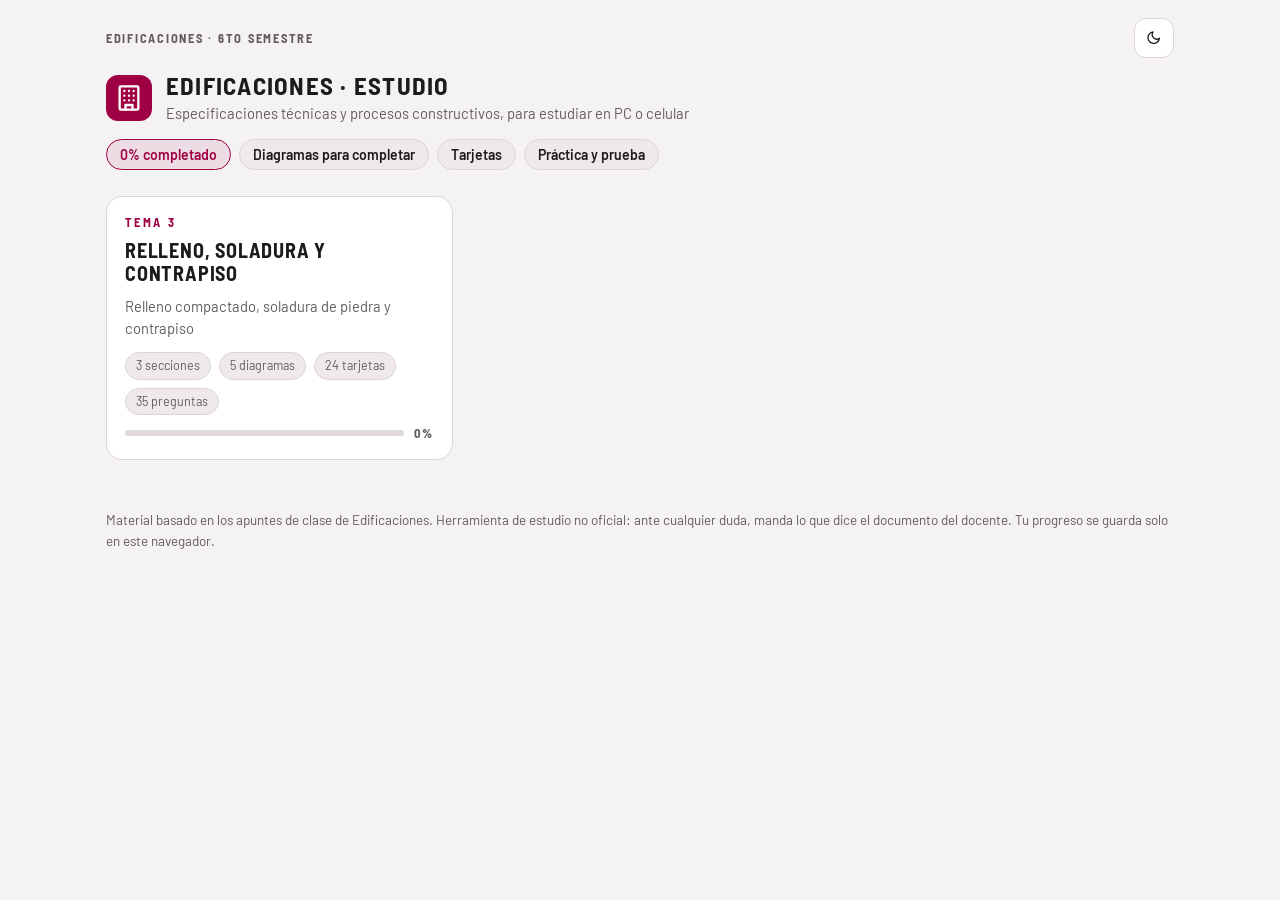
==== index.html @ c3cbc622 "Sitio de estudio de Edificaciones: motor y Tema 3 Co-Authored-By: Claude Sonnet 5.5 <noreply@anthrop" ====
<!doctype html>
<html lang="es">
<head>
<meta charset="utf-8">
<meta name="viewport" content="width=device-width,initial-scale=1">
<meta name="color-scheme" content="dark light">
<link rel="preconnect" href="https://fonts.googleapis.com">
<link rel="preconnect" href="https://fonts.gstatic.com" crossorigin>
<link href="https://fonts.googleapis.com/css2?family=Barlow:wght@400;500;600&family=Barlow+Semi+Condensed:wght@500;600;700&display=swap" rel="stylesheet">
<link rel="stylesheet" href="css/estudio.css">
<script>try{var t=JSON.parse(localStorage.getItem("edif.theme"));if(!t)t=matchMedia("(prefers-color-scheme: light)").matches?"light":"dark";document.documentElement.setAttribute("data-theme",t)}catch(e){}</script>
<title>Edificaciones · Estudio</title>
<meta name="description" content="Material de estudio interactivo de Edificaciones: especificaciones técnicas y procesos constructivos.">
</head>
<body data-page="index">
<header class="top">
  <div class="topbar"><span class="back" style="cursor:default">Edificaciones · 6to semestre</span><span id="themeslot"></span></div>
  <div class="brand"><div class="mark-logo"><svg viewBox="0 0 24 24"><rect x="4" y="2" width="16" height="20" rx="1"/><path d="M9 22v-4h6v4M8 6h.01M12 6h.01M16 6h.01M8 10h.01M12 10h.01M16 10h.01M8 14h.01M12 14h.01M16 14h.01"/></svg></div>
    <div><h1>Edificaciones · Estudio</h1><p class="sub">Especificaciones técnicas y procesos constructivos, para estudiar en PC o celular</p></div></div>
  <div class="chips"><span class="chip hi" id="gpct">0% completado</span><span class="chip">Diagramas para completar</span><span class="chip">Tarjetas</span><span class="chip">Práctica y prueba</span></div>
</header>
<section class="cards" id="cards" aria-live="polite"></section>
<footer class="foot">Material basado en los apuntes de clase de Edificaciones. Herramienta de estudio no oficial: ante cualquier duda, manda lo que dice el documento del docente. Tu progreso se guarda solo en este navegador.</footer>
<script>window.TEMA_IDS=[3,6,8,10,11,12];</script>
<script src="js/app.js"></script>
<script>EDIF.pageIndex();</script>
</body>
</html>
---- css/estudio.css ----
/* Edificaciones · estudio — estilo inspirado en la guía de posicionamiento (Barlow, acento granate) */
:root{
  --bg:#17191c; --surface:#1f2226; --surface-2:#292d32; --line:#363b42; --track:#3a3f46;
  --ink:#FCF9FB; --mut:#A1ADB9;
  --accent:#9F0043; --accent-hi:#E2C0CC; --accent-soft:rgba(159,0,67,.28); --accent-line:rgba(226,100,150,.9);
  --ok:#4cc38a; --ok-soft:rgba(76,195,138,.18); --bad:#ff7b7b; --bad-soft:rgba(255,123,123,.16);
  --warn:#f2c14e;
  --soil:#7a5a3c; --stone:#8a8f96; --conc:#a9afb7; --mort:#c9b79c; --brick:#b5553a; --steel:#6d8bab;
  --water:#4a90c2; --wood:#c08a4b; --paint:#d9a6bf; --svg-ink:#e8eaec; --svg-line:#cfd4d9; --svg-bg:#23272c;
  --font-d:'Barlow Semi Condensed','Arial Narrow','Segoe UI',system-ui,sans-serif;
  --font-b:'Barlow','Segoe UI',system-ui,-apple-system,sans-serif;
  color-scheme:dark;
}
:root[data-theme="light"]{
  --bg:#f5f2f3; --surface:#ffffff; --surface-2:#efe9ec; --line:#ddd3d8; --track:#e2d9dd;
  --ink:#1c1a1b; --mut:#625b60;
  --accent:#9F0043; --accent-hi:#9F0043; --accent-soft:rgba(159,0,67,.09); --accent-line:#9F0043;
  --ok:#17855a; --ok-soft:rgba(23,133,90,.12); --bad:#c0392b; --bad-soft:rgba(192,57,43,.10);
  --warn:#a6720a;
  --soil:#8d6a46; --stone:#9ea3aa; --conc:#bcc1c8; --mort:#d9c9ae; --brick:#c4654a; --steel:#7e9bb9;
  --water:#5aa0d0; --wood:#cf9a58; --paint:#e0b3c9; --svg-ink:#222; --svg-line:#444; --svg-bg:#fbf8f9;
  color-scheme:light;
}
*{box-sizing:border-box}
html,body{margin:0}
html{-webkit-text-size-adjust:100%}
body{background:var(--bg);color:var(--ink);font:400 16px/1.55 var(--font-b);min-height:100vh}
h1,h2,h3,h4{font-family:var(--font-d);margin:0}
a{color:var(--accent-hi)}
button{font-family:inherit;color:inherit}
svg.ic{width:1.15em;height:1.15em;flex:none;stroke:currentColor;fill:none;stroke-width:2;stroke-linecap:round;stroke-linejoin:round;vertical-align:-.2em}
mark{background:var(--accent-soft);color:var(--accent-hi);padding:0 .28em;border-radius:5px;font-weight:600}
:root[data-theme="light"] mark{color:#7a0033}
b,strong{font-weight:600}
.mut{color:var(--mut)}
.sr{position:absolute;width:1px;height:1px;overflow:hidden;clip:rect(0 0 0 0)}
:focus-visible{outline:2px solid var(--accent-line);outline-offset:2px}

/* ---------- Cabecera ---------- */
header.top{max-width:1100px;margin:0 auto;padding:18px 16px 6px}
.topbar{display:flex;align-items:center;gap:10px;justify-content:space-between;margin-bottom:14px}
.back{display:inline-flex;align-items:center;gap:8px;color:var(--mut);text-decoration:none;font:700 .78rem var(--font-d);text-transform:uppercase;letter-spacing:.14em}
.back:hover{color:var(--accent-hi)}
.iconbtn{display:inline-grid;place-items:center;width:40px;height:40px;border-radius:12px;border:1px solid var(--line);background:var(--surface);cursor:pointer;color:var(--ink)}
.iconbtn:hover{border-color:var(--accent-line)}
.brand{display:flex;align-items:center;gap:14px}
.mark-logo{width:46px;height:46px;border-radius:12px;background:var(--accent);display:grid;place-items:center;color:#fff;flex:none}
.mark-logo svg{width:28px;height:28px;stroke:#fff;fill:none;stroke-width:2;stroke-linecap:round;stroke-linejoin:round}
h1{font-size:1.55rem;line-height:1.08;text-transform:uppercase;letter-spacing:.05em;font-weight:700}
.sub{margin:3px 0 0;color:var(--mut);font-size:.92rem}
.chips{display:flex;flex-wrap:wrap;gap:8px;margin-top:14px}
.chip{display:inline-flex;align-items:center;gap:8px;padding:6px 13px;border-radius:999px;background:var(--surface-2);border:1px solid var(--line);color:var(--ink);font:600 .88rem var(--font-b)}
.chip.hi{background:var(--accent-soft);border-color:var(--accent-line);color:var(--accent-hi)}

/* ---------- Pestañas con barras ---------- */
nav.tabs{display:flex;gap:18px;max-width:1100px;margin:16px auto 0;padding:0 16px;overflow-x:auto;scrollbar-width:none;position:sticky;top:0;z-index:20;background:var(--bg);padding-top:10px;padding-bottom:6px}
nav.tabs::-webkit-scrollbar{display:none}
nav.tabs button{background:none;border:0;padding:0;cursor:pointer;color:var(--mut);text-align:left;font:700 .78rem/1 var(--font-d);text-transform:uppercase;letter-spacing:.15em;flex:1 0 auto;min-width:70px}
nav.tabs button span.t{display:flex;align-items:center;gap:7px;white-space:nowrap;padding-top:4px}
nav.tabs button[aria-selected="true"]{color:var(--accent-hi)}
.ubar{display:block;height:3px;margin-top:10px;border-radius:2px;background:var(--track);position:relative;overflow:hidden}
.ubar::after{content:"";position:absolute;left:0;top:0;bottom:0;width:var(--p,0%);background:var(--accent);box-shadow:0 0 8px rgba(159,0,67,.8);transition:width .45s}

/* ---------- Layout ---------- */
main{max-width:1100px;margin:14px auto 60px;padding:0 16px}
.grid{display:grid;grid-template-columns:minmax(300px,440px) 1fr;gap:20px;align-items:start}
@media (max-width:860px){.grid{grid-template-columns:1fr}}
.panel{background:var(--surface);border:1px solid var(--line);border-radius:16px;padding:20px}
@media (max-width:520px){.panel{padding:16px}}
.panel h2{font-size:1.3rem;text-transform:uppercase;letter-spacing:.05em;display:flex;align-items:center;gap:10px;margin-bottom:4px}
.panel h3{margin:22px 0 8px;font-size:.88rem;text-transform:uppercase;letter-spacing:.16em;color:var(--accent-hi);display:flex;align-items:center;gap:8px}
.panel p{margin:6px 0}
.figwrap{background:var(--surface);border:1px solid var(--line);border-radius:16px;padding:10px}
@media (min-width:861px){.figwrap.sticky{position:sticky;top:64px}}
.figwrap .cap{font:700 .78rem var(--font-d);text-transform:uppercase;letter-spacing:.14em;color:var(--accent-hi);padding:4px 6px 8px;display:flex;justify-content:space-between;gap:8px;align-items:center}
.figsw{display:flex;gap:6px;flex-wrap:wrap;padding:8px 4px 2px}
.figsw button{padding:5px 11px;border-radius:999px;border:1px solid var(--line);background:var(--surface-2);cursor:pointer;font:600 .8rem var(--font-b);color:var(--mut)}
.figsw button[aria-pressed="true"]{background:var(--accent);border-color:var(--accent);color:#fff}

/* Stepper de secciones */
.stepper{display:flex;gap:14px;overflow-x:auto;margin:2px 0 14px;padding-bottom:4px;scrollbar-width:none}
.stepper::-webkit-scrollbar{display:none}
.stepper button{background:none;border:0;padding:0;cursor:pointer;color:var(--mut);text-align:left;font:700 .76rem/1.15 var(--font-d);text-transform:uppercase;letter-spacing:.13em;flex:1 0 auto;min-width:96px;max-width:190px}
.stepper button[aria-pressed="true"]{color:var(--accent-hi)}
.stepper button[data-done="1"] .ubar{--p:100%}
.stepper button[aria-pressed="true"] .ubar{--p:100%}

/* Cifras clave */
.cifras{display:grid;grid-template-columns:repeat(auto-fill,minmax(150px,1fr));gap:10px;margin:10px 0 4px}
.cifra{background:var(--surface-2);border:1px solid var(--line);border-radius:12px;padding:10px 12px}
.cifra .v{font:700 1.35rem/1.1 var(--font-d);color:var(--accent-hi);letter-spacing:.02em}
.cifra .l{font-size:.84rem;color:var(--mut);margin-top:3px;line-height:1.3}

/* Texto de guía */
.lead{background:var(--accent-soft);border-left:4px solid var(--accent);border-radius:0 12px 12px 0;padding:10px 14px;margin:10px 0 4px}
ul.pts{margin:6px 0 0;padding-left:1.15em}
ul.pts li{margin:6px 0}
ol.steps{list-style:none;counter-reset:s;margin:8px 0 0;padding:0}
ol.steps li{counter-increment:s;position:relative;padding:9px 12px 9px 46px;margin:7px 0;background:var(--surface-2);border:1px solid var(--line);border-radius:12px}
ol.steps li::before{content:counter(s);position:absolute;left:10px;top:9px;width:26px;height:26px;border-radius:50%;background:var(--accent);color:#fff;display:grid;place-items:center;font:700 .85rem var(--font-d)}
.note{border:1px dashed var(--warn);background:rgba(242,193,78,.08);border-radius:12px;padding:10px 14px;margin:12px 0;font-size:.95rem}
.note b.t{color:var(--warn);font-family:var(--font-d);text-transform:uppercase;letter-spacing:.1em;font-size:.78rem;display:block;margin-bottom:2px}
table.tb{width:100%;border-collapse:collapse;margin:10px 0;font-size:.95rem}
table.tb th,table.tb td{border:1px solid var(--line);padding:7px 10px;text-align:left;vertical-align:top}
table.tb th{background:var(--surface-2);font:700 .78rem var(--font-d);text-transform:uppercase;letter-spacing:.1em;color:var(--accent-hi)}
.tbwrap{overflow-x:auto}

/* Botones */
.btn{display:inline-flex;align-items:center;justify-content:center;gap:8px;padding:10px 18px;border-radius:999px;border:1px solid var(--line);background:var(--surface-2);cursor:pointer;font:700 .8rem var(--font-d);text-transform:uppercase;letter-spacing:.12em;color:var(--ink);min-height:44px}
.btn:hover{border-color:var(--accent-line)}
.btn.pri{background:var(--accent);border-color:var(--accent);color:#fff}
.btn.ok{background:var(--ok-soft);border-color:var(--ok);color:var(--ok)}
.btn[disabled]{opacity:.45;cursor:not-allowed}
.row{display:flex;flex-wrap:wrap;gap:10px;align-items:center}
.row.gap{margin-top:14px}
.spacer{flex:1}

/* ---------- SVG diagramas ---------- */
svg.dg{width:100%;height:auto;display:block;border-radius:12px;background:var(--svg-bg);-webkit-user-select:none;user-select:none;touch-action:manipulation}
svg.dg text{font-family:var(--font-b);fill:var(--svg-ink);font-size:14px;text-anchor:middle;dominant-baseline:central;pointer-events:none}
svg.dg text.sm{font-size:12px}
svg.dg text.hd{font:700 13px var(--font-d);letter-spacing:.1em;text-transform:uppercase;fill:var(--accent-hi)}
svg.dg text.l{text-anchor:start}
svg.dg text.r{text-anchor:end}
svg.dg text.mt{fill:var(--mut)}
svg.dg .ln{stroke:var(--svg-line);stroke-width:1.6;fill:none;stroke-linecap:round;stroke-linejoin:round}
svg.dg .ln.th{stroke-width:3}
svg.dg .ln.da{stroke-dasharray:5 4}
svg.dg .ln.ac{stroke:var(--accent-line)}
svg.dg .ln.bl{stroke:var(--water)}
svg.dg .arr{fill:var(--svg-line);stroke:none}
svg.dg .k-soil{fill:var(--soil);stroke:var(--svg-line);stroke-width:1}
svg.dg .k-stone{fill:var(--stone);stroke:var(--svg-line);stroke-width:1.2}
svg.dg .k-conc{fill:var(--conc);stroke:var(--svg-line);stroke-width:1.2}
svg.dg .k-mort{fill:var(--mort);stroke:var(--svg-line);stroke-width:1}
svg.dg .k-brick{fill:var(--brick);stroke:var(--svg-line);stroke-width:1}
svg.dg .k-steel{fill:var(--steel);stroke:var(--svg-line);stroke-width:1}
svg.dg .k-water{fill:var(--water);fill-opacity:.55;stroke:var(--water);stroke-width:1}
svg.dg .k-wood{fill:var(--wood);stroke:var(--svg-line);stroke-width:1}
svg.dg .k-paint{fill:var(--paint);stroke:var(--svg-line);stroke-width:1}
svg.dg .k-none{fill:none;stroke:var(--svg-line);stroke-width:1.5}
svg.dg .k-bg{fill:var(--surface);stroke:var(--svg-line);stroke-width:1.2}
svg.dg .k-ac{fill:var(--accent);stroke:none}
svg.dg .k-poly{fill:#f2f2f2;fill-opacity:.7;stroke:var(--svg-line);stroke-width:1}
svg.dg .k-black{fill:#222;stroke:var(--svg-line);stroke-width:1}
/* huecos */
.slot rect,.slot .sb{fill:var(--accent-soft);fill:color-mix(in srgb,var(--accent) 24%,var(--svg-bg));stroke:var(--accent-line);stroke-width:1.6;stroke-dasharray:4 3}
svg.dg .slot text{fill:var(--accent-hi);font-weight:600;font-size:13.5px}
svg.dg .slot{cursor:pointer}
svg.dg .slot.sel rect{stroke-dasharray:none;stroke-width:2.6}
svg.dg .slot.fill rect{fill:var(--surface);stroke-dasharray:none;stroke:var(--accent-line)}
svg.dg .slot.fill text{fill:var(--ink)}
svg.dg .slot.good rect{fill:var(--surface);stroke:var(--ok);stroke-dasharray:none;stroke-width:2.2}
svg.dg .slot.good text{fill:var(--ok)}
svg.dg .slot.bad rect{fill:var(--surface);stroke:var(--bad);stroke-dasharray:none;stroke-width:2.2}
svg.dg .slot.bad text{fill:var(--bad)}
svg.dg .slot.solved rect{fill:var(--surface);stroke:var(--ok);stroke-dasharray:none;stroke-width:1.3}
svg.dg .slot.solved text{fill:var(--ink);font-weight:500}
/* huecos DOM */
.slot.dom{display:inline-flex;align-items:center;justify-content:center;min-width:64px;min-height:34px;padding:2px 12px;margin:0 3px;border-radius:9px;border:1.6px dashed var(--accent-line);background:var(--accent-soft);color:var(--accent-hi);font:600 .95rem var(--font-b);cursor:pointer;vertical-align:middle;line-height:1.2}
.slot.dom.sel{border-style:solid;border-width:2.4px}
.slot.dom.fill{background:var(--surface);color:var(--ink);border-style:solid}
.slot.dom.good{background:var(--ok-soft);border-color:var(--ok);color:var(--ok);border-style:solid}
.slot.dom.bad{background:var(--bad-soft);border-color:var(--bad);color:var(--bad);border-style:solid}
.bank{display:flex;flex-wrap:wrap;gap:8px;margin:12px 0 4px}
.bank .bk{padding:8px 13px;min-height:40px;border-radius:999px;border:1px solid var(--line);background:var(--surface-2);cursor:pointer;font:600 .92rem var(--font-b);color:var(--ink)}
.bank .bk:hover{border-color:var(--accent-line)}
.bank .bk.used{opacity:.22;pointer-events:none;text-decoration:line-through}
.hint{font-size:.88rem;color:var(--mut);margin:6px 2px}
.result{font:700 1rem var(--font-d);letter-spacing:.06em;text-transform:uppercase;margin:8px 2px}
.result.ok{color:var(--ok)} .result.bad{color:var(--bad)}
.dglist{display:grid;gap:8px;margin-bottom:14px}
.dglist button{display:flex;align-items:center;gap:10px;padding:10px 12px;border-radius:12px;border:1px solid var(--line);background:var(--surface);cursor:pointer;text-align:left;font:600 .95rem var(--font-b);width:100%}
.dglist button[aria-pressed="true"]{border-color:var(--accent-line);background:var(--accent-soft)}
.dglist .dot{width:12px;height:12px;border-radius:50%;border:2px solid var(--track);flex:none}
.dglist .dot.on{background:var(--ok);border-color:var(--ok)}
@media (min-width:861px){.dglist{grid-template-columns:repeat(auto-fill,minmax(250px,1fr))}}

/* ---------- Flashcards ---------- */
.deckbar{display:flex;gap:10px;align-items:center;flex-wrap:wrap;margin-bottom:14px}
.seg{display:inline-flex;border:1px solid var(--line);border-radius:999px;overflow:hidden}
.seg button{background:var(--surface);border:0;padding:8px 14px;cursor:pointer;font:700 .75rem var(--font-d);text-transform:uppercase;letter-spacing:.1em;color:var(--mut);min-height:38px}
.seg button[aria-pressed="true"]{background:var(--accent);color:#fff}
.cardbox{perspective:1200px;max-width:640px;margin:0 auto}
.card{position:relative;min-height:260px;cursor:pointer;transform-style:preserve-3d;transition:transform .5s;-webkit-tap-highlight-color:transparent}
.card.flip{transform:rotateY(180deg)}
@media (prefers-reduced-motion:reduce){.card{transition:none}}
.card .face{position:absolute;inset:0;backface-visibility:hidden;-webkit-backface-visibility:hidden;background:var(--surface);border:1px solid var(--line);border-radius:18px;padding:22px;display:flex;flex-direction:column;justify-content:center;align-items:center;text-align:center;overflow:auto}
.card .face.back{transform:rotateY(180deg);background:var(--surface-2);border-color:var(--accent-line)}
.card .tag{position:absolute;top:12px;left:16px;font:700 .72rem var(--font-d);letter-spacing:.16em;text-transform:uppercase;color:var(--accent-hi)}
.card .q{font:600 1.35rem/1.3 var(--font-d)}
.card .a{font-size:1.1rem;line-height:1.45}
.card .tap{position:absolute;bottom:10px;font-size:.78rem;color:var(--mut)}
.cardnav{display:flex;gap:10px;justify-content:center;margin-top:16px;flex-wrap:wrap}
.counter{text-align:center;color:var(--mut);margin:6px 0 12px;font-size:.9rem}

/* ---------- Quiz ---------- */
.qcard{background:var(--surface-2);border:1px solid var(--line);border-radius:14px;padding:16px;margin-top:10px}
.qtype{font:700 .72rem var(--font-d);letter-spacing:.16em;text-transform:uppercase;color:var(--accent-hi);margin-bottom:6px}
.qtext{font:600 1.12rem/1.4 var(--font-b);margin:2px 0 12px}
.opts{display:grid;gap:8px}
.opt{display:flex;gap:10px;align-items:flex-start;text-align:left;padding:12px 14px;border-radius:12px;border:1px solid var(--line);background:var(--surface);cursor:pointer;font:500 1rem/1.35 var(--font-b);min-height:48px;width:100%}
.opt:hover{border-color:var(--accent-line)}
.opt .k{flex:none;width:26px;height:26px;border-radius:8px;background:var(--surface-2);border:1px solid var(--line);display:grid;place-items:center;font:700 .8rem var(--font-d)}
.opt.sel{border-color:var(--accent-line);background:var(--accent-soft)}
.opt.good{border-color:var(--ok);background:var(--ok-soft)}
.opt.bad{border-color:var(--bad);background:var(--bad-soft)}
.vf{display:grid;grid-template-columns:1fr 1fr;gap:10px}
.vf .opt{justify-content:center;font:700 1rem var(--font-d);text-transform:uppercase;letter-spacing:.12em}
.why{margin-top:12px;padding:10px 14px;border-radius:12px;background:var(--surface);border-left:4px solid var(--accent);font-size:.96rem}
.why.ok{border-left-color:var(--ok)} .why.bad{border-left-color:var(--bad)}
.clz{font:500 1.08rem/2.3 var(--font-b)}
.mrows{display:grid;gap:8px}
.mrow{display:grid;grid-template-columns:1fr auto;gap:10px;align-items:center;background:var(--surface);border:1px solid var(--line);border-radius:12px;padding:8px 10px}
.mrow .term{font-weight:600}
.mrow .slot.dom{margin:0;min-width:130px;max-width:210px;font-size:.88rem;text-align:left;justify-content:flex-start;height:auto;padding:6px 10px}
@media (max-width:520px){.mrow{grid-template-columns:1fr}.mrow .slot.dom{max-width:none;width:100%}}
.ordpool,.ordseq{display:flex;flex-direction:column;gap:8px;margin:8px 0}
.ordseq{counter-reset:o;border:1px dashed var(--line);border-radius:12px;padding:8px;min-height:54px}
.ordseq .opt{counter-increment:o}
.ordseq .opt .k::after{content:counter(o)}
.ordseq .opt .k{font-size:0}
.ordseq .opt .k::after{font-size:.8rem}
.ordseq:empty::before{content:"Toca los pasos en orden";color:var(--mut);font-size:.9rem;padding:8px}
.opt.used{opacity:.25;pointer-events:none}
.progress{height:6px;background:var(--track);border-radius:3px;overflow:hidden;margin:6px 0 12px}
.progress i{display:block;height:100%;background:var(--accent);width:var(--p,0%);transition:width .3s}
.qhead{display:flex;justify-content:space-between;gap:10px;align-items:center;flex-wrap:wrap;color:var(--mut);font-size:.9rem}
.big{font:700 3rem/1 var(--font-d);color:var(--accent-hi)}
.review .qcard{border-left:4px solid var(--bad)}
.review .qcard.okc{border-left-color:var(--ok)}
.stats{display:grid;grid-template-columns:repeat(auto-fit,minmax(120px,1fr));gap:10px;margin:12px 0}
.stat{background:var(--surface-2);border:1px solid var(--line);border-radius:12px;padding:10px 12px}
.stat .v{font:700 1.5rem var(--font-d);color:var(--accent-hi)}
.stat .l{font-size:.8rem;color:var(--mut)}

/* ---------- Índice ---------- */
.hero{max-width:1100px;margin:0 auto;padding:26px 16px 6px}
.cards{display:grid;grid-template-columns:repeat(auto-fill,minmax(300px,1fr));gap:14px;max-width:1100px;margin:20px auto 50px;padding:0 16px}
a.tcard{display:flex;flex-direction:column;gap:10px;text-decoration:none;color:var(--ink);background:var(--surface);border:1px solid var(--line);border-radius:16px;padding:18px;transition:border-color .2s,transform .2s}
a.tcard:hover{border-color:var(--accent-line);transform:translateY(-2px)}
.tcard .n{font:700 .78rem var(--font-d);letter-spacing:.2em;text-transform:uppercase;color:var(--accent-hi)}
.tcard h2{font-size:1.25rem;text-transform:uppercase;letter-spacing:.04em;line-height:1.15}
.tcard p{margin:0;color:var(--mut);font-size:.92rem}
.tcard .meta{display:flex;gap:8px;flex-wrap:wrap;margin-top:2px}
.tcard .meta span{font-size:.78rem;padding:3px 10px;border-radius:999px;background:var(--surface-2);border:1px solid var(--line);color:var(--mut)}
.tcard .pct{display:flex;align-items:center;gap:10px;font:700 .8rem var(--font-d);letter-spacing:.1em;color:var(--mut)}
.tcard .pct .progress{flex:1;margin:0}
footer.foot{max-width:1100px;margin:0 auto 40px;padding:0 16px;color:var(--mut);font-size:.84rem}
.hidden{display:none !important}

@media (max-width:520px){
  main{padding:0 10px}
  .figwrap{padding:6px;border-radius:12px}
  .figwrap .cap{padding:2px 4px 6px}
  .bank .bk{padding:9px 14px;font-size:1rem}
  header.top,nav.tabs{padding-left:12px;padding-right:12px}
}
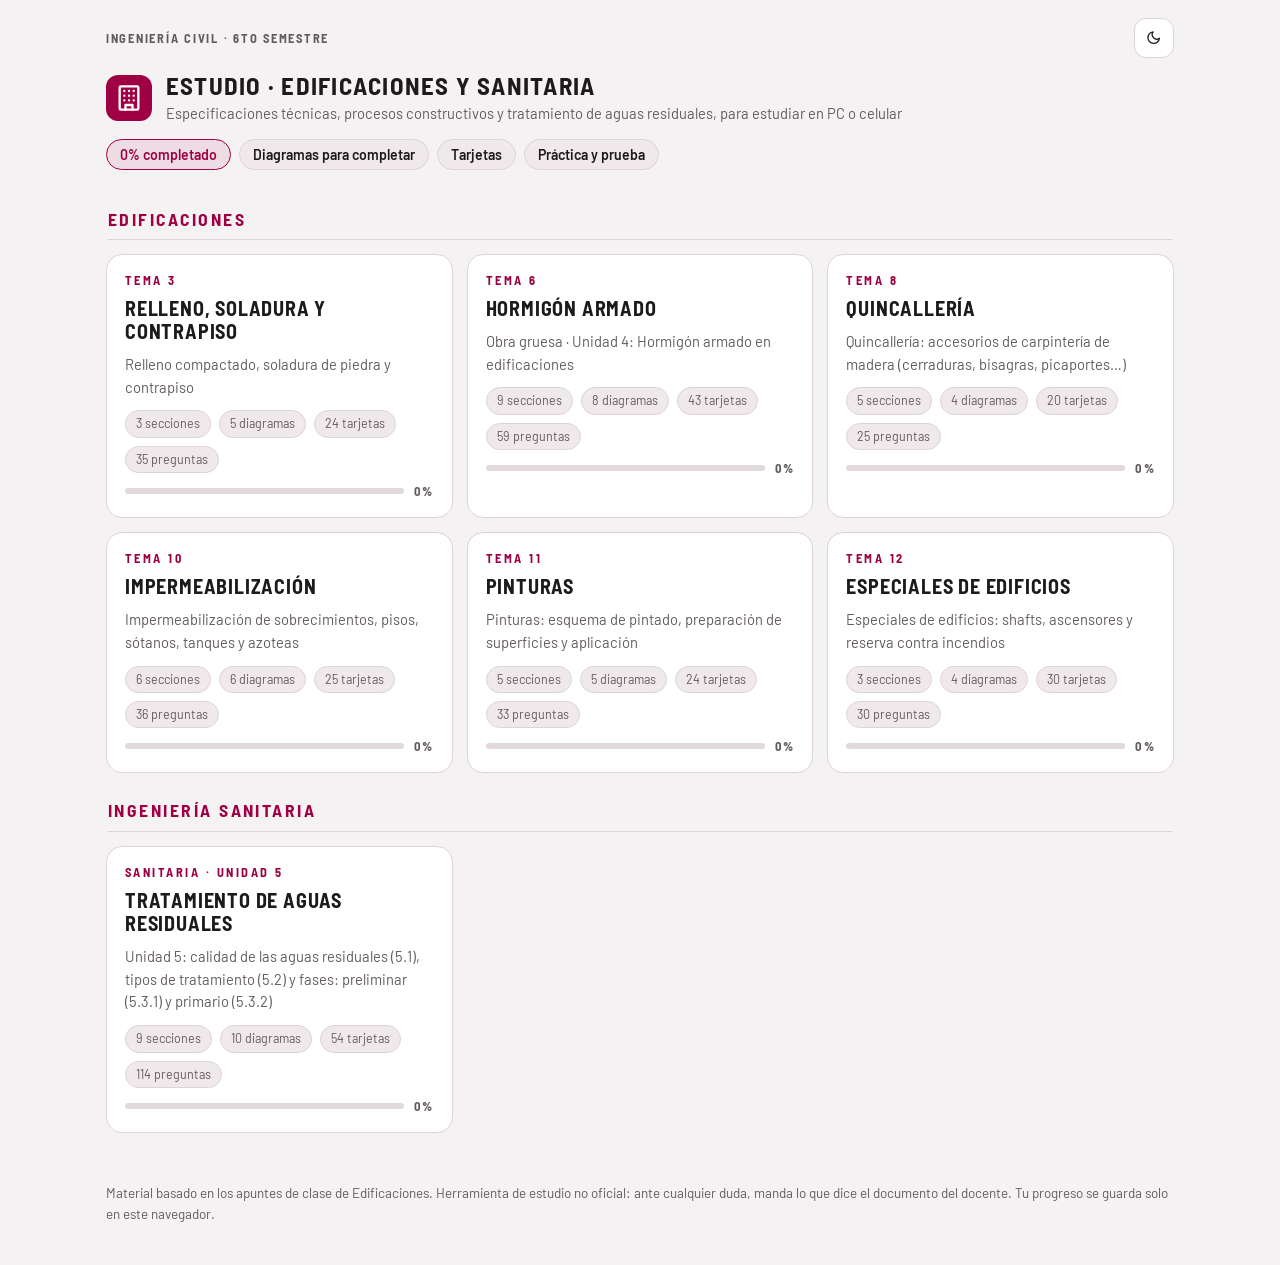
==== commit 4901cd7c: "Sanitaria Unidad 5: tratamiento de aguas residuales, preguntas abiertas y agrupación por materia Co-" ====
--- a/index.html
+++ b/index.html
@@ -9,19 +9,19 @@
 <link href="https://fonts.googleapis.com/css2?family=Barlow:wght@400;500;600&family=Barlow+Semi+Condensed:wght@500;600;700&display=swap" rel="stylesheet">
 <link rel="stylesheet" href="css/estudio.css">
 <script>try{var t=JSON.parse(localStorage.getItem("edif.theme"));if(!t)t=matchMedia("(prefers-color-scheme: light)").matches?"light":"dark";document.documentElement.setAttribute("data-theme",t)}catch(e){}</script>
-<title>Edificaciones · Estudio</title>
+<title>Estudio · Edificaciones y Sanitaria</title>
 <meta name="description" content="Material de estudio interactivo de Edificaciones: especificaciones técnicas y procesos constructivos.">
 </head>
 <body data-page="index">
 <header class="top">
-  <div class="topbar"><span class="back" style="cursor:default">Edificaciones · 6to semestre</span><span id="themeslot"></span></div>
+  <div class="topbar"><span class="back" style="cursor:default">Ingeniería Civil · 6to semestre</span><span id="themeslot"></span></div>
   <div class="brand"><div class="mark-logo"><svg viewBox="0 0 24 24"><rect x="4" y="2" width="16" height="20" rx="1"/><path d="M9 22v-4h6v4M8 6h.01M12 6h.01M16 6h.01M8 10h.01M12 10h.01M16 10h.01M8 14h.01M12 14h.01M16 14h.01"/></svg></div>
-    <div><h1>Edificaciones · Estudio</h1><p class="sub">Especificaciones técnicas y procesos constructivos, para estudiar en PC o celular</p></div></div>
+    <div><h1>Estudio · Edificaciones y Sanitaria</h1><p class="sub">Especificaciones técnicas, procesos constructivos y tratamiento de aguas residuales, para estudiar en PC o celular</p></div></div>
   <div class="chips"><span class="chip hi" id="gpct">0% completado</span><span class="chip">Diagramas para completar</span><span class="chip">Tarjetas</span><span class="chip">Práctica y prueba</span></div>
 </header>
 <section class="cards" id="cards" aria-live="polite"></section>
 <footer class="foot">Material basado en los apuntes de clase de Edificaciones. Herramienta de estudio no oficial: ante cualquier duda, manda lo que dice el documento del docente. Tu progreso se guarda solo en este navegador.</footer>
-<script>window.TEMA_IDS=[3,6,8,10,11,12];</script>
+<script>window.TEMA_IDS=[3,6,8,10,11,12,'s5'];</script>
 <script src="js/app.js"></script>
 <script>EDIF.pageIndex();</script>
 </body>
--- a/css/estudio.css
+++ b/css/estudio.css
@@ -256,3 +256,16 @@
   .bank .bk{padding:9px 14px;font-size:1rem}
   header.top,nav.tabs{padding-left:12px;padding-right:12px}
 }
+
+/* Filtros en una sola línea y banco de palabras siempre a la vista */
+.seg button{white-space:nowrap;flex:none}
+.qbody .bank{position:sticky;bottom:0;z-index:5;background:var(--surface-2);padding:10px 0 8px;margin:10px 0 0;border-top:1px solid var(--line)}
+
+/* Preguntas abiertas */
+.ta{width:100%;min-height:110px;resize:vertical;padding:12px 14px;border-radius:12px;border:1px solid var(--line);background:var(--surface);color:var(--ink);font:400 1rem/1.5 var(--font-b)}
+.ta:focus{outline:2px solid var(--accent-line);outline-offset:1px}
+.cks{display:grid;gap:8px;margin-top:8px}
+.ck{display:flex;gap:10px;align-items:flex-start;padding:10px 12px;border-radius:12px;border:1px solid var(--line);background:var(--surface);cursor:pointer;line-height:1.35}
+.ck input{width:20px;height:20px;flex:none;margin-top:1px;accent-color:var(--accent)}
+.model{margin-top:12px}
+h2.grp{grid-column:1/-1;font-size:1.1rem;text-transform:uppercase;letter-spacing:.14em;color:var(--accent-hi);margin:10px 2px 0;padding-bottom:6px;border-bottom:1px solid var(--line)}
